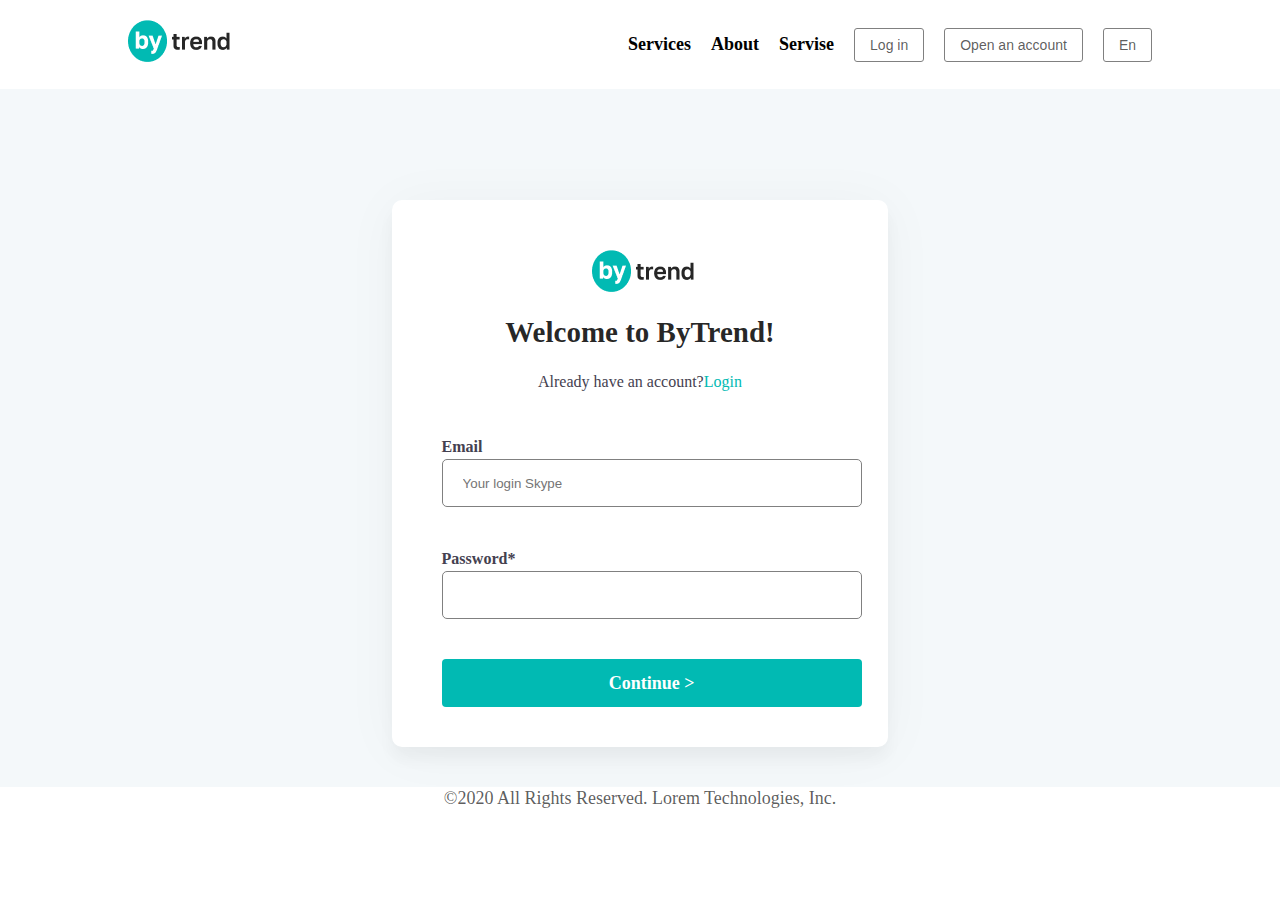
==== continue.html @ 7b6c3ede "first commit" ====
<!DOCTYPE html>
<html lang="en">
  <head>
    <meta charset="UTF-8" />
    <meta name="viewport" content="width=device-width, initial-scale=1.0" />
    <title>Document</title>
    <link
      rel="stylesheet"
      href="https://cdnjs.cloudflare.com/ajax/libs/font-awesome/6.5.1/css/all.min.css"
      integrity="sha512-DTOQO9RWCH3ppGqcWaEA1BIZOC6xxalwEsw9c2QQeAIftl+Vegovlnee1c9QX4TctnWMn13TZye+giMm8e2LwA=="
      crossorigin="anonymous"
      referrerpolicy="no-referrer"
    />
    <link rel="stylesheet" href="./css/style.css" />
  </head>
  <body>
    <div id="bactop">
      <a href="#header">
        <i class="fa-solid fa-jet-fighter-up"></i>
      </a>
    </div>
    <header>
      <nav id="navbar">
        <div class="container df">
          <div class="header__nav-logo">
            <img src="./imgs/logo (1).png" alt="" />
          </div>
          <div class="header__nav-right df">
            <ul class="header__nav__list df" id="header__nav-list">
              <li class="header__nav-item">
                <a href="ind.html" class="header__nav-link">Services</a>
              </li>
              <li class="header__nav-item">
                <a href="continue.html" class="header__nav-link">About</a>
              </li>
              <li class="header__nav-item">
                <a href="index.html" class="header__nav-link">Servise</a>
              </li>
            </ul>
            <div class="header__nav-btns df">
              <button class="header__nav__contact-btn">Log in</button>
              <button class="header__nav__contact-btn">Open an account</button>
              <button class="header__nav__contact-btn">En</button>
              <button
                class="header__nav__hamburger-btn"
                id="header__nav__hamburger-btn"
              >
                <span class="bar-first"></span>
                <span class="bar-second"></span>
                <span class="bar-third"></span>
              </button>
            </div>
          </div>
        </div>
      </nav>
    </header>

    <main>
      <div class="section__cards">
        <div class="container">
          <div style="margin-top: 50px; ">
          <img class="section__card__img" src="./imgs/logo (1).png" alt="" />
         <h2 class="welcome__title">Welcome to ByTrend!</h2>
          <div
            style="display: flex; justify-content: center; align-items: center"
          >
            <p class="login__text">Already have an account?</p>
            <a class="login__link" href="ind.html">Login</a>
          </div>
        </div>
        <form action="">
          <div style="margin-top: 40px;">
            <label for="email">Email</label>
            <input id="email" required type="email" placeholder="Your login Skype" />
          </div>

          <div style="margin-top: 40px;">
            <label for="password">Password*</label>
            <input id="password" required type="password" placeholder="" />
          </div>

          <button class="continue__btn">Continue ></button>
        </form>
        </div>
      </div>
    </main>
    <p class="section__card__bottom">©2020 All Rights Reserved. Lorem Technologies, Inc.</p>
    <script src="./js/app.js"></script>
  </body>
</html>
---- css/style.css ----
@import url(./reset.css);
@import url(./header.css);
@import url(./form.css);
@import url(./register.css);
@import url(./continue.css);
@import url(./responsive.css);
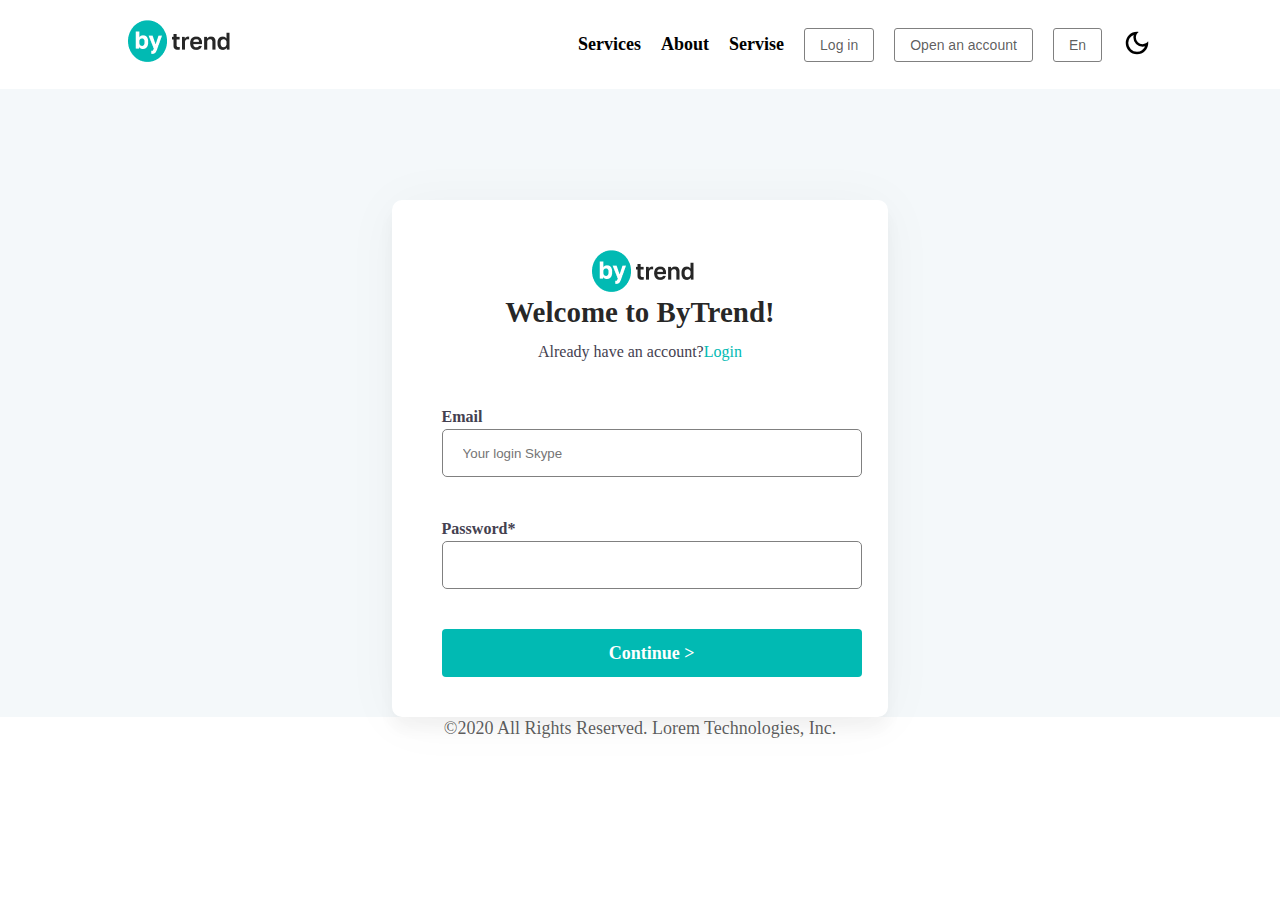
==== commit 2ca01610: "cover" ====
--- a/continue.html
+++ b/continue.html
@@ -49,6 +49,9 @@
                 <span class="bar-second"></span>
                 <span class="bar-third"></span>
               </button>
+              <button id="mode-btn">
+                <img src="imgs/dark.svg" alt="" />
+              </button>
             </div>
           </div>
         </div>
@@ -56,7 +59,7 @@
     </header>
 
     <main>
-      <div class="section__cards">
+      <div class="section__card">
         <div class="container">
           <div style="margin-top: 50px; ">
           <img class="section__card__img" src="./imgs/logo (1).png" alt="" />
